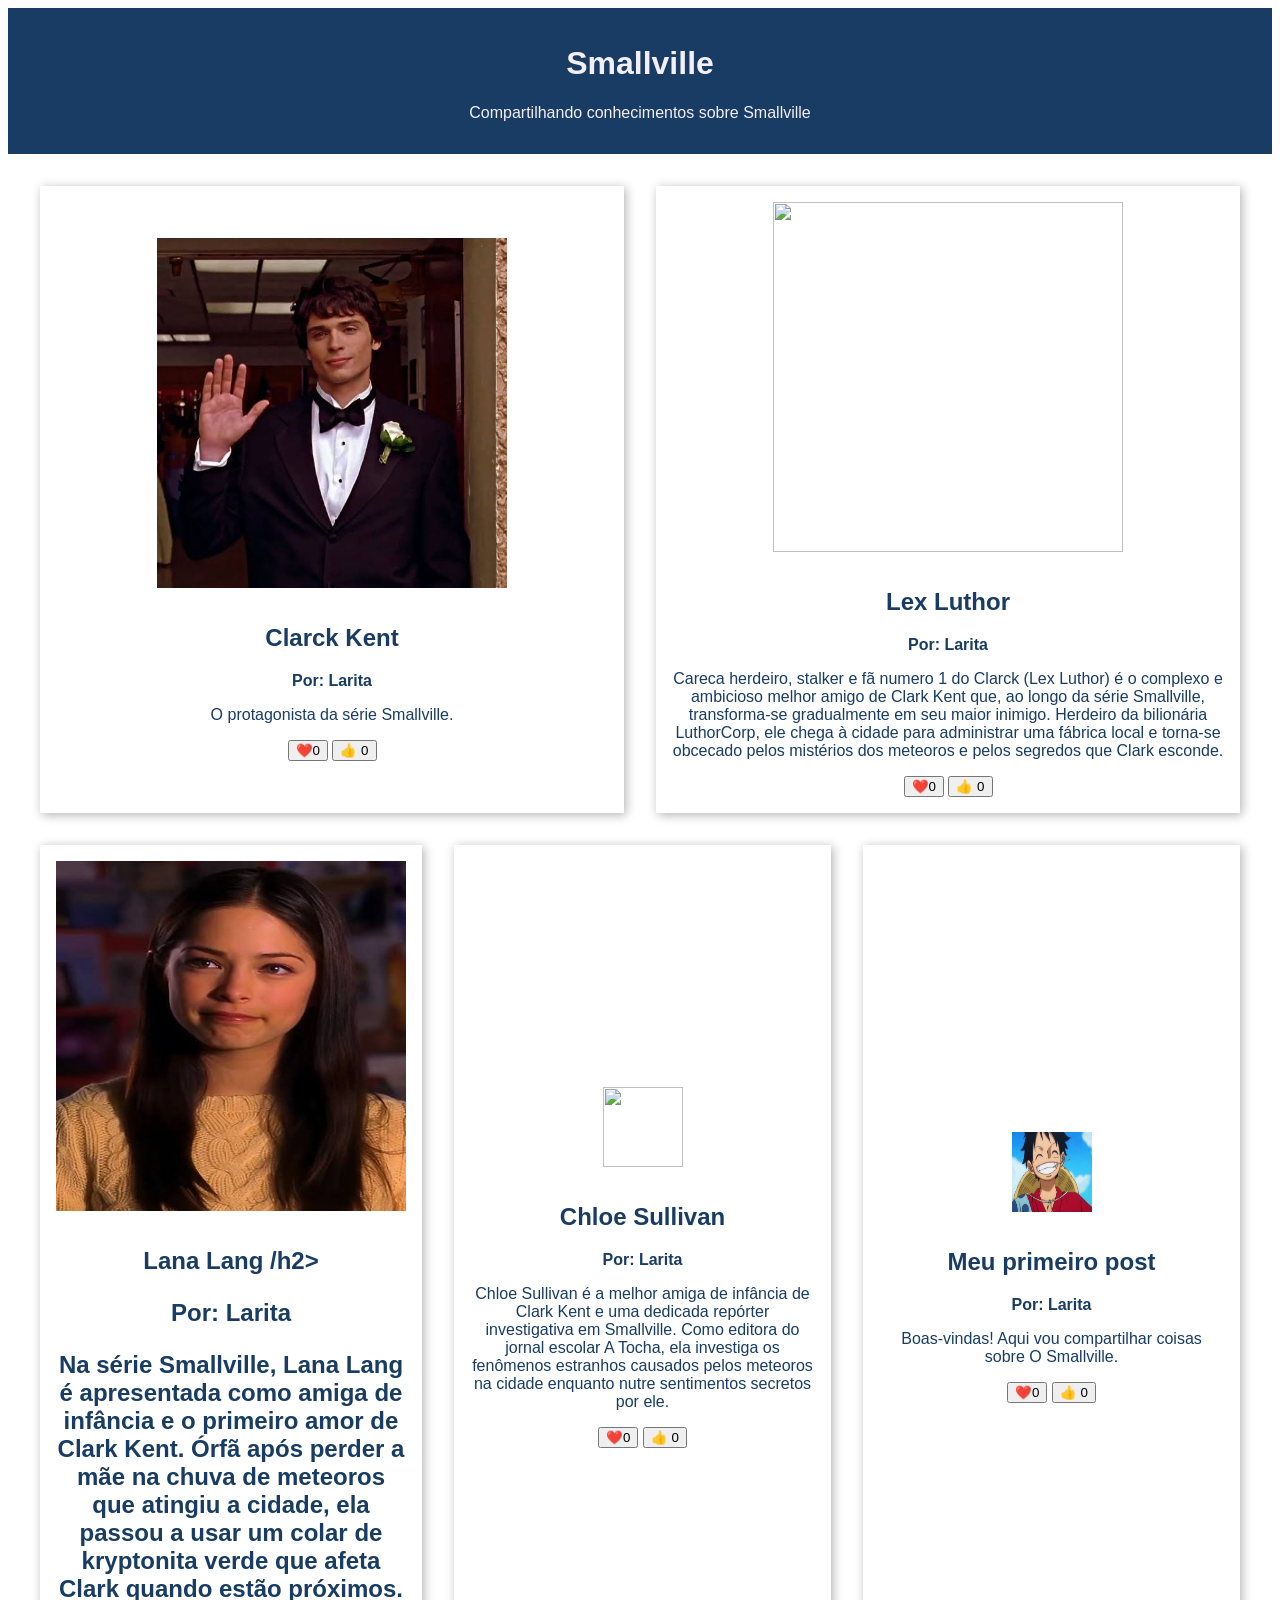
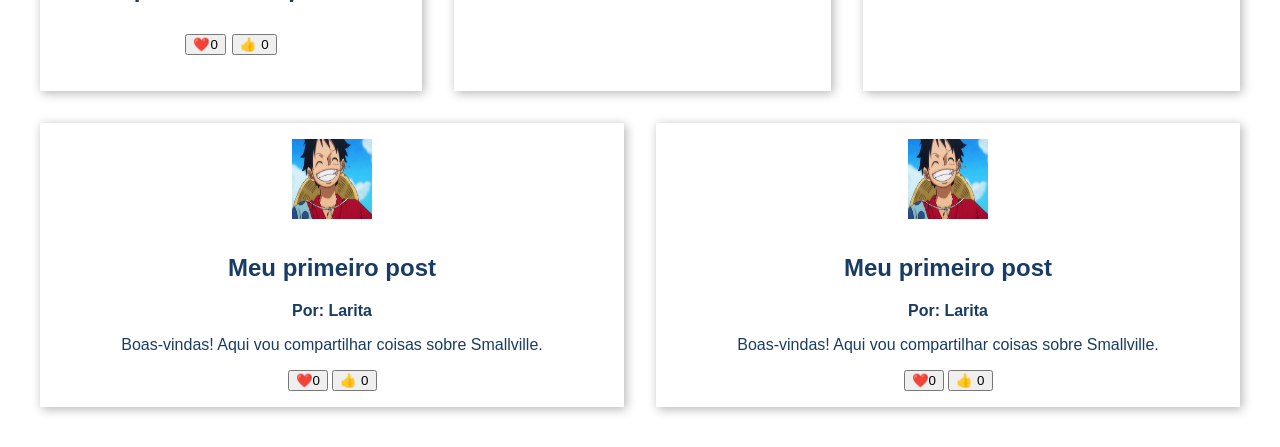
==== index.html @ 43dfa94b "Update index.html" ====
<!DOCTYPE html>

<html lang="pt-br">

<head>
    <meta charset="UTF-8">
    <meta name="viewport" content="width=device-width, initial-scale=1.0">
    <title> Larita </title>
    <link rel="stylesheet" href="style.css">
</head>

<body>
    <header>
        <h1>Smallville</h1>
        <p>Compartilhando conhecimentos sobre Smallville</p>
    </header>

    <main>
        <article>
        <img src="Clarck de terno.jfif" style="width: 350px; height: 350px;">

            <div>
                <h2> Clarck Kent</h2>
                <p class="artigo-autor">Por: Larita</p>
                <p>O protagonista da série Smallville.</p>
                <button>❤️<span>0</span></button>
                <button>👍 <span>0</span></button>
            </div>
        </article>

        <article>
            <img src="lex.jpg" " style="width: 350px; height: 350px;">
            <div>
                <h2>Lex Luthor </h2>
                <p class="artigo-autor">Por: Larita</p>
                <p>Careca herdeiro, stalker e fã numero 1 do Clarck (Lex Luthor) é o complexo e ambicioso melhor amigo de Clark Kent que, ao longo da série Smallville, transforma-se gradualmente em seu maior inimigo. Herdeiro da bilionária LuthorCorp, ele chega à cidade para administrar uma fábrica local e torna-se obcecado pelos mistérios dos meteoros e pelos segredos que Clark esconde.</p>
                <button>❤️<span>0</span></button>
                <button>👍 <span>0</span></button>
            </div>
        </article>

        <article>
            <img src="lana.jpg"" style="width: 350px; height: 350px;">
            <div>
                <h2>Lana Lang /h2>
                <p class="artigo-autor">Por: Larita</p>
                <p> Na série Smallville, Lana Lang é apresentada como amiga de infância e o primeiro amor de Clark Kent. Órfã após perder a mãe na chuva de meteoros que atingiu a cidade, ela passou a usar um colar de kryptonita verde que afeta Clark quando estão próximos.</p>
                <button>❤️<span>0</span></button>
                <button>👍 <span>0</span></button>
            </div>
        </article>

        <article>
            <img src="Chloe.jpg">
            <div>
                <h2>Chloe Sullivan </h2>
                <p class="artigo-autor">Por: Larita</p>
                <p>Chloe Sullivan é a melhor amiga de infância de Clark Kent e uma dedicada repórter investigativa em Smallville. Como editora do jornal escolar A Tocha, ela investiga os fenômenos estranhos causados pelos meteoros na cidade enquanto nutre sentimentos secretos por ele.</p>
                <button>❤️<span>0</span></button>
                <button>👍 <span>0</span></button>
            </div>
        </article>

        <article>
            <img src="Luffy.jpg">
            <div>
                <h2>Meu primeiro post</h2>
                <p class="artigo-autor">Por: Larita</p>
                <p>Boas-vindas! Aqui vou compartilhar coisas sobre O Smallville.</p>
                <button>❤️<span>0</span></button>
                <button>👍 <span>0</span></button>
            </div>
        </article>

        <article>
            <img src="Luffy.jpg">
            <div>
                <h2>Meu primeiro post</h2>
                <p class="artigo-autor">Por: Larita</p>
                <p>Boas-vindas! Aqui vou compartilhar coisas sobre  Smallville.</p>
                <button>❤️<span>0</span></button>
                <button>👍 <span>0</span></button>
            </div>
        </article>

        <article>
            <img src="Luffy.jpg">
            <div>
                <h2>Meu primeiro post</h2>
                <p class="artigo-autor">Por: Larita</p>
                <p>Boas-vindas! Aqui vou compartilhar coisas sobre Smallville.</p>
                <button>❤️<span>0</span></button>
                <button>👍 <span>0</span></button>
            </div>
        </article>
    </main>

        <script src="script.js"></script>
</body>

</html>
---- style.css ----
:root {
    --cor-primaria: #183C63;
    --cor-secundaria: #3782d2;
    --cor-fundo: #ffffff;
    --cor-texto: #151428;
    --cor-contraste: #f3eef7;
    --cor-botao: #f9f9f9;

    --fonte-texto: 'Segoe UI', sans-serif;
}

* {
    transition: background-color 0.8s ease;
}

.tema-escuro {
    --cor-primaria: #A6CEFE;
    --cor-secundaria: #98caff;
    --cor-fundo: #0f172a;
    --cor-texto: #ffffff;
    --cor-contraste: #1e293b;
    --cor-botao: #151428;
}

.tema-escuro p {
    color: var(--cor-texto);
}

.tema-escuro header p {
    color: var(--cor-contraste);
    font-weight: 600;
}

.tema-escuro a {
    color: var(--cor-secundaria);
}

.tema-escuro button {
    border: none;
    background-color: var(--cor-botao);
    color: var(--cor-texto);
}

.tema-escuro article {
    background-color: #f7eeee0c;
}

.tema-escuro h2 {
    color: var(--cor-primaria);
}

.tema-escuro .artigo-autor {
    color: var(--cor-secundaria);
}

.tema-escuro .btn-tema-escuro {
    background-color: var(--cor-secundaria);
}

body {
    max-width: 100vw;
    font-family: var(--fonte-texto);
}

header {
    background-color: var(--cor-primaria);
    color: var(--cor-contraste);
    text-align: center;
    margin: 0 auto;
    padding: 16px;
}

main {
    background-color: var(--cor-fundo);
    color: var(--cor-primaria);
    margin: 0 auto;
    padding: 16px;
    display: flex;
    flex-wrap: wrap;
}

article {
    display: flex;
    box-shadow: 2px 2px 10px rgba(0, 0, 0, 0.3);
    margin: 16px;
    gap: 16px;
    padding: 16px;
    flex: 1 1 25%;
    flex-direction: column;
    align-items: center;
    text-align: center;
    justify-content: center;
}

img {
    width: 80px;
    height: 80px;
}

.artigo-autor {
    font-weight: bold;
}

.btn-tema-escuro {
    position: fixed;
    bottom: 16px;
    right: 16px;
    font-size: 32px;
    padding: 12px;
    background-color: var(--cor-primaria);
    border-radius: 50%;
}
<img src="Clarck de terno.jfif" style="width: 300px;">
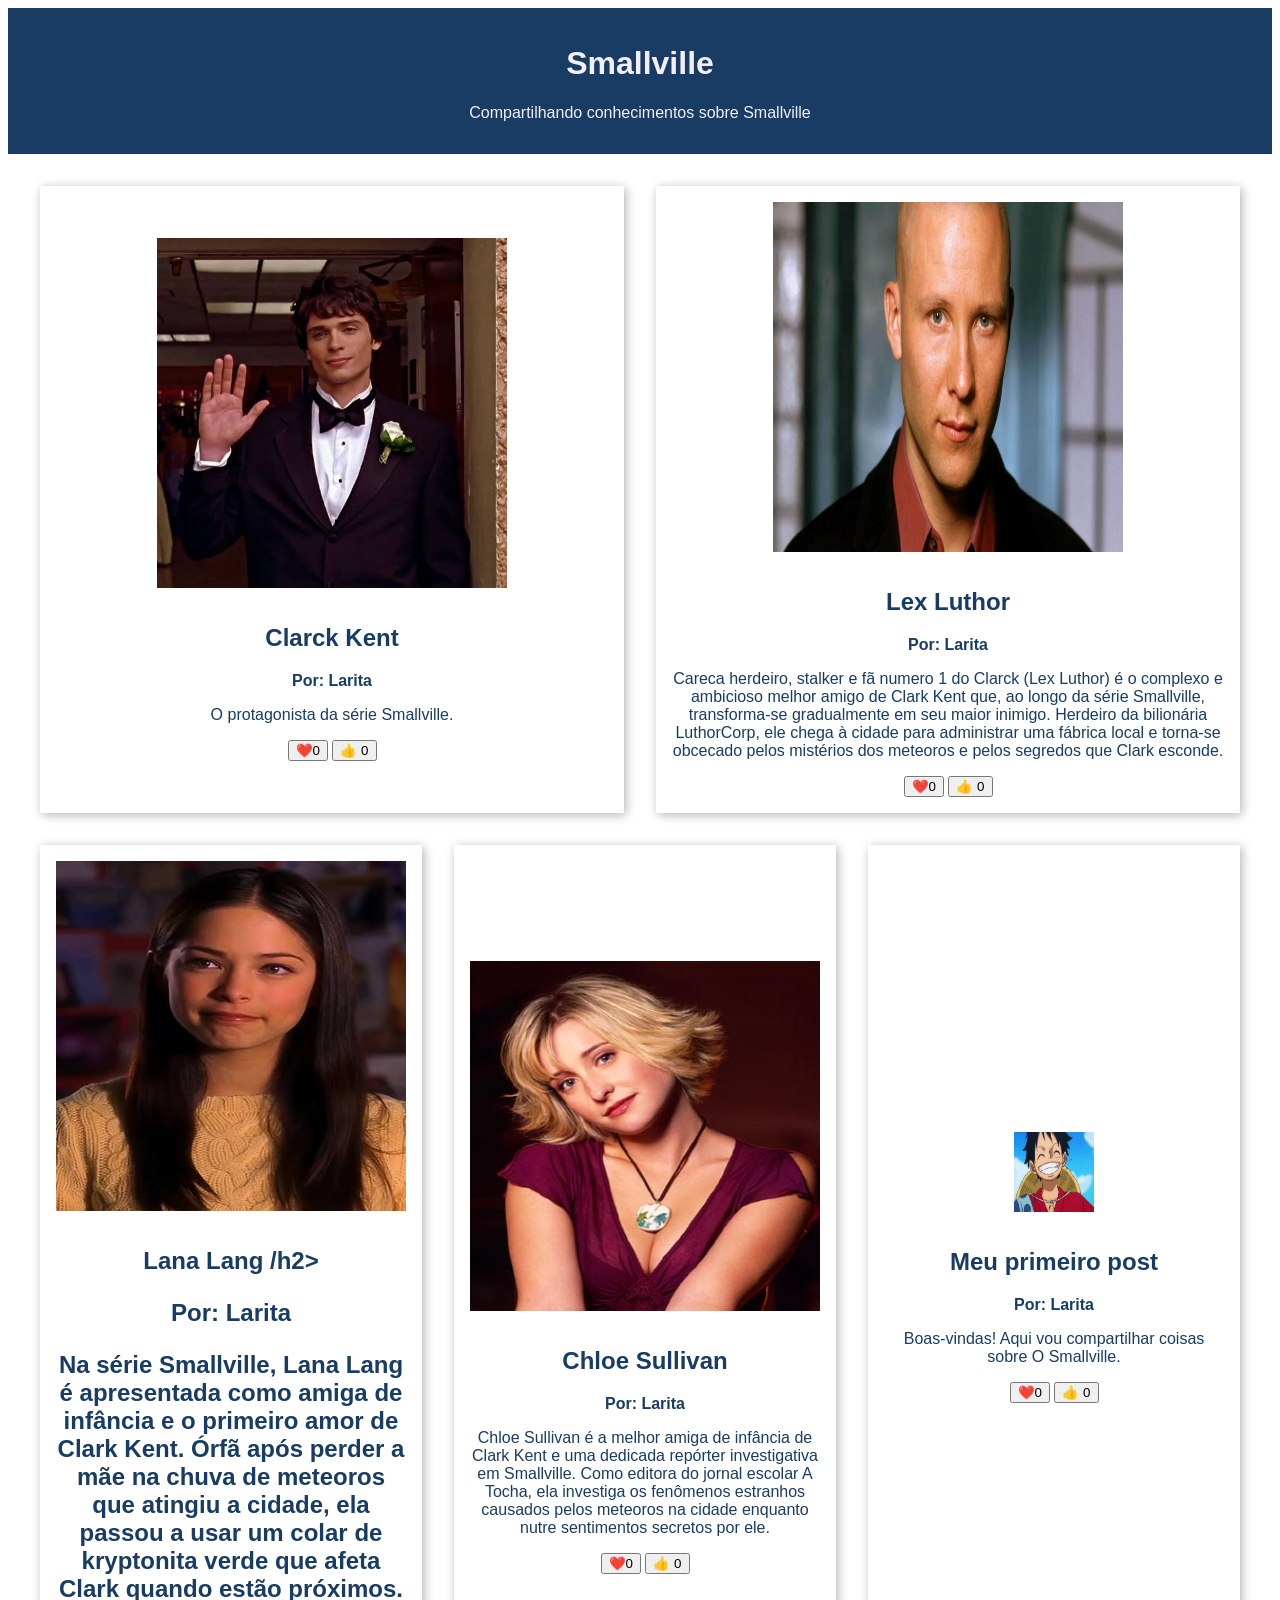
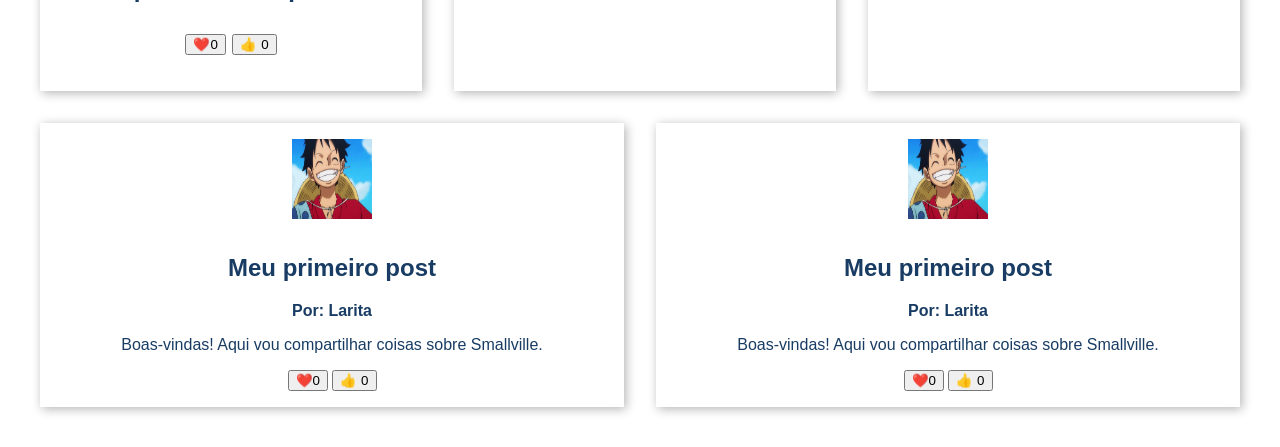
==== commit 535aad71: "Update index.html" ====
--- a/index.html
+++ b/index.html
@@ -51,7 +51,7 @@
         </article>
 
         <article>
-            <img src="Chloe.jpg">
+            <img src="Chloe.jpg"" style="width: 350px; height: 350px;">
             <div>
                 <h2>Chloe Sullivan </h2>
                 <p class="artigo-autor">Por: Larita</p>
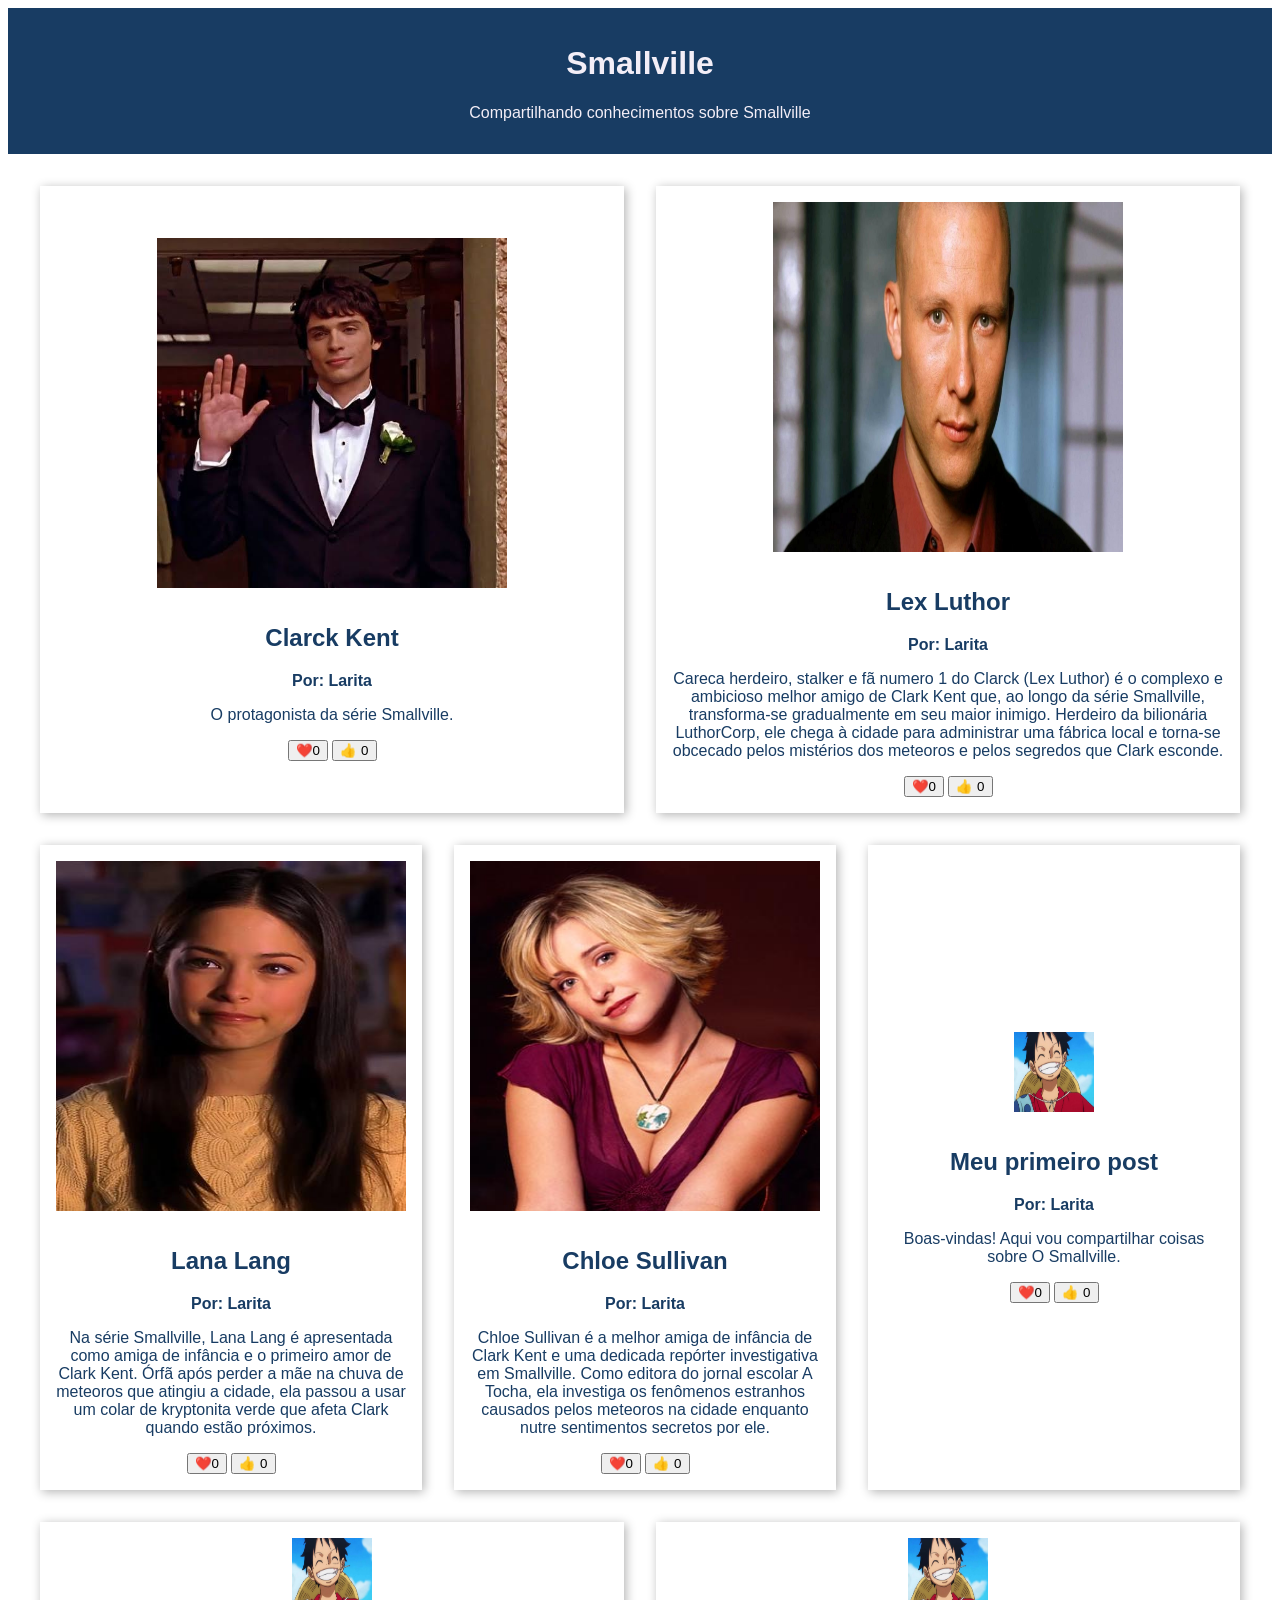
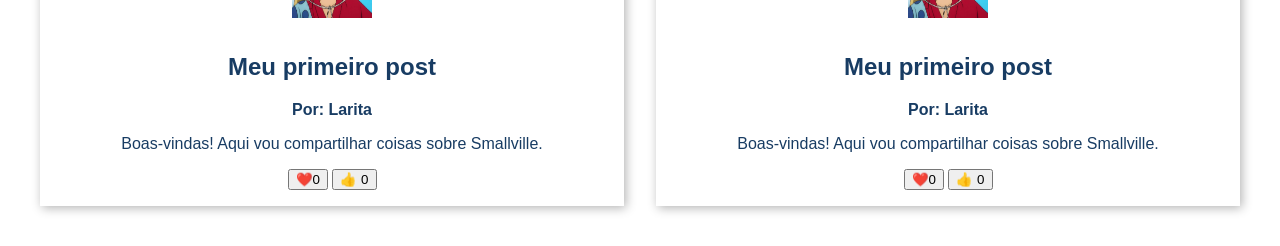
==== commit 7e001237: "Fix closing tag for h2 element in index.html" ====
--- a/index.html
+++ b/index.html
@@ -42,7 +42,7 @@
         <article>
             <img src="lana.jpg"" style="width: 350px; height: 350px;">
             <div>
-                <h2>Lana Lang /h2>
+                <h2>Lana Lang </h2>
                 <p class="artigo-autor">Por: Larita</p>
                 <p> Na série Smallville, Lana Lang é apresentada como amiga de infância e o primeiro amor de Clark Kent. Órfã após perder a mãe na chuva de meteoros que atingiu a cidade, ela passou a usar um colar de kryptonita verde que afeta Clark quando estão próximos.</p>
                 <button>❤️<span>0</span></button>
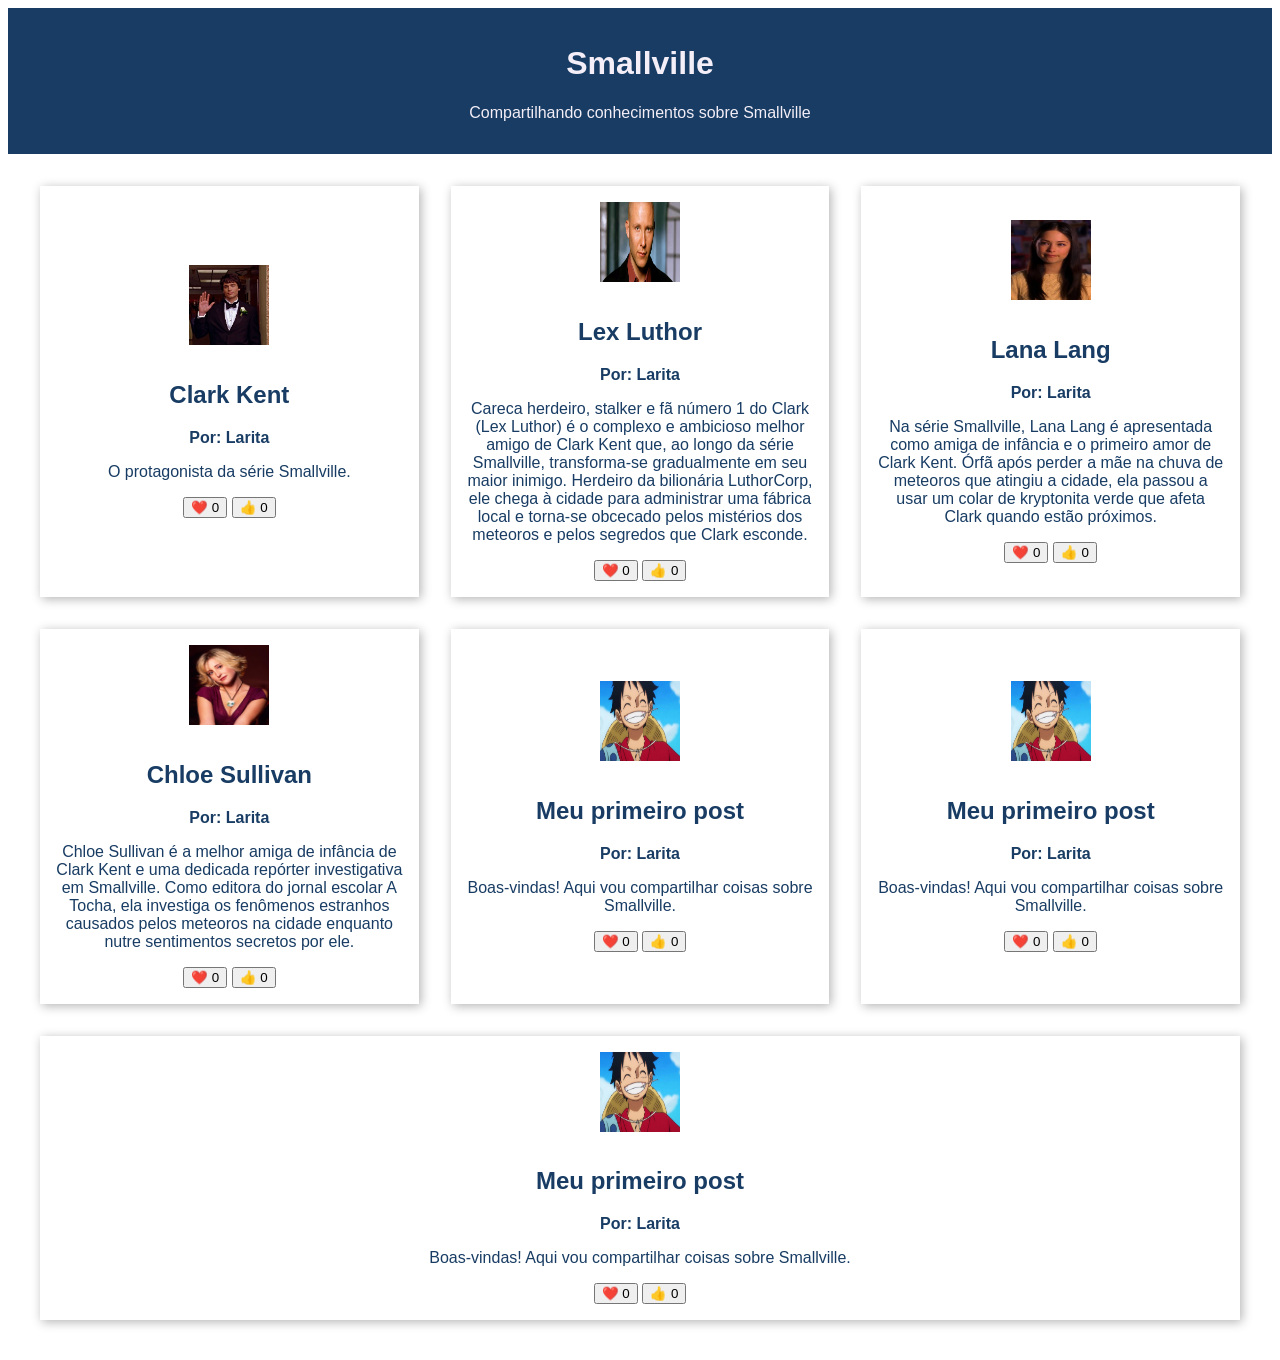
==== commit e92e384a: "Refactor HTML structure and improve formatting" ====
--- a/index.html
+++ b/index.html
@@ -1,101 +1,96 @@
 <!DOCTYPE html>
+<html lang="pt-br">
+<head>
+  <meta charset="UTF-8">
+  <meta name="viewport" content="width=device-width, initial-scale=1.0">
+  <title>Larita</title>
+  <link rel="stylesheet" href="style.css">
+</head>
+<body>
+  <header>
+    <h1>Smallville</h1>
+    <p>Compartilhando conhecimentos sobre Smallville</p>
+  </header>
 
-<html lang="pt-br">
+  <main>
+    <article>
+      <img src="Clarck de terno.jfif" alt="Clark Kent">
+      <div>
+        <h2>Clark Kent</h2>
+        <p class="artigo-autor">Por: Larita</p>
+        <p>O protagonista da série Smallville.</p>
+        <button>❤️ <span>0</span></button>
+        <button>👍 <span>0</span></button>
+      </div>
+    </article>
 
-<head>
-    <meta charset="UTF-8">
-    <meta name="viewport" content="width=device-width, initial-scale=1.0">
-    <title> Larita </title>
-    <link rel="stylesheet" href="style.css">
-</head>
+    <article>
+      <img src="lex.jpg" alt="Lex Luthor">
+      <div>
+        <h2>Lex Luthor</h2>
+        <p class="artigo-autor">Por: Larita</p>
+        <p>Careca herdeiro, stalker e fã número 1 do Clark (Lex Luthor) é o complexo e ambicioso melhor amigo de Clark Kent que, ao longo da série Smallville, transforma-se gradualmente em seu maior inimigo. Herdeiro da bilionária LuthorCorp, ele chega à cidade para administrar uma fábrica local e torna-se obcecado pelos mistérios dos meteoros e pelos segredos que Clark esconde.</p>
+        <button>❤️ <span>0</span></button>
+        <button>👍 <span>0</span></button>
+      </div>
+    </article>
 
-<body>
-    <header>
-        <h1>Smallville</h1>
-        <p>Compartilhando conhecimentos sobre Smallville</p>
-    </header>
+    <article>
+      <img src="lana.jpg" alt="Lana Lang">
+      <div>
+        <h2>Lana Lang</h2>
+        <p class="artigo-autor">Por: Larita</p>
+        <p>Na série Smallville, Lana Lang é apresentada como amiga de infância e o primeiro amor de Clark Kent. Órfã após perder a mãe na chuva de meteoros que atingiu a cidade, ela passou a usar um colar de kryptonita verde que afeta Clark quando estão próximos.</p>
+        <button>❤️ <span>0</span></button>
+        <button>👍 <span>0</span></button>
+      </div>
+    </article>
 
-    <main>
-        <article>
-        <img src="Clarck de terno.jfif" style="width: 350px; height: 350px;">
+    <article>
+      <img src="Chloe.jpg" alt="Chloe Sullivan">
+      <div>
+        <h2>Chloe Sullivan</h2>
+        <p class="artigo-autor">Por: Larita</p>
+        <p>Chloe Sullivan é a melhor amiga de infância de Clark Kent e uma dedicada repórter investigativa em Smallville. Como editora do jornal escolar A Tocha, ela investiga os fenômenos estranhos causados pelos meteoros na cidade enquanto nutre sentimentos secretos por ele.</p>
+        <button>❤️ <span>0</span></button>
+        <button>👍 <span>0</span></button>
+      </div>
+    </article>
 
-            <div>
-                <h2> Clarck Kent</h2>
-                <p class="artigo-autor">Por: Larita</p>
-                <p>O protagonista da série Smallville.</p>
-                <button>❤️<span>0</span></button>
-                <button>👍 <span>0</span></button>
-            </div>
-        </article>
+    <article>
+      <img src="Luffy.jpg" alt="Luffy">
+      <div>
+        <h2>Meu primeiro post</h2>
+        <p class="artigo-autor">Por: Larita</p>
+        <p>Boas-vindas! Aqui vou compartilhar coisas sobre Smallville.</p>
+        <button>❤️ <span>0</span></button>
+        <button>👍 <span>0</span></button>
+      </div>
+    </article>
 
-        <article>
-            <img src="lex.jpg" " style="width: 350px; height: 350px;">
-            <div>
-                <h2>Lex Luthor </h2>
-                <p class="artigo-autor">Por: Larita</p>
-                <p>Careca herdeiro, stalker e fã numero 1 do Clarck (Lex Luthor) é o complexo e ambicioso melhor amigo de Clark Kent que, ao longo da série Smallville, transforma-se gradualmente em seu maior inimigo. Herdeiro da bilionária LuthorCorp, ele chega à cidade para administrar uma fábrica local e torna-se obcecado pelos mistérios dos meteoros e pelos segredos que Clark esconde.</p>
-                <button>❤️<span>0</span></button>
-                <button>👍 <span>0</span></button>
-            </div>
-        </article>
+    <article>
+      <img src="Luffy.jpg" alt="Luffy">
+      <div>
+        <h2>Meu primeiro post</h2>
+        <p class="artigo-autor">Por: Larita</p>
+        <p>Boas-vindas! Aqui vou compartilhar coisas sobre Smallville.</p>
+        <button>❤️ <span>0</span></button>
+        <button>👍 <span>0</span></button>
+      </div>
+    </article>
 
-        <article>
-            <img src="lana.jpg"" style="width: 350px; height: 350px;">
-            <div>
-                <h2>Lana Lang </h2>
-                <p class="artigo-autor">Por: Larita</p>
-                <p> Na série Smallville, Lana Lang é apresentada como amiga de infância e o primeiro amor de Clark Kent. Órfã após perder a mãe na chuva de meteoros que atingiu a cidade, ela passou a usar um colar de kryptonita verde que afeta Clark quando estão próximos.</p>
-                <button>❤️<span>0</span></button>
-                <button>👍 <span>0</span></button>
-            </div>
-        </article>
+    <article>
+      <img src="Luffy.jpg" alt="Luffy">
+      <div>
+        <h2>Meu primeiro post</h2>
+        <p class="artigo-autor">Por: Larita</p>
+        <p>Boas-vindas! Aqui vou compartilhar coisas sobre Smallville.</p>
+        <button>❤️ <span>0</span></button>
+        <button>👍 <span>0</span></button>
+      </div>
+    </article>
+  </main>
 
-        <article>
-            <img src="Chloe.jpg"" style="width: 350px; height: 350px;">
-            <div>
-                <h2>Chloe Sullivan </h2>
-                <p class="artigo-autor">Por: Larita</p>
-                <p>Chloe Sullivan é a melhor amiga de infância de Clark Kent e uma dedicada repórter investigativa em Smallville. Como editora do jornal escolar A Tocha, ela investiga os fenômenos estranhos causados pelos meteoros na cidade enquanto nutre sentimentos secretos por ele.</p>
-                <button>❤️<span>0</span></button>
-                <button>👍 <span>0</span></button>
-            </div>
-        </article>
-
-        <article>
-            <img src="Luffy.jpg">
-            <div>
-                <h2>Meu primeiro post</h2>
-                <p class="artigo-autor">Por: Larita</p>
-                <p>Boas-vindas! Aqui vou compartilhar coisas sobre O Smallville.</p>
-                <button>❤️<span>0</span></button>
-                <button>👍 <span>0</span></button>
-            </div>
-        </article>
-
-        <article>
-            <img src="Luffy.jpg">
-            <div>
-                <h2>Meu primeiro post</h2>
-                <p class="artigo-autor">Por: Larita</p>
-                <p>Boas-vindas! Aqui vou compartilhar coisas sobre  Smallville.</p>
-                <button>❤️<span>0</span></button>
-                <button>👍 <span>0</span></button>
-            </div>
-        </article>
-
-        <article>
-            <img src="Luffy.jpg">
-            <div>
-                <h2>Meu primeiro post</h2>
-                <p class="artigo-autor">Por: Larita</p>
-                <p>Boas-vindas! Aqui vou compartilhar coisas sobre Smallville.</p>
-                <button>❤️<span>0</span></button>
-                <button>👍 <span>0</span></button>
-            </div>
-        </article>
-    </main>
-
-        <script src="script.js"></script>
+  <script src="script.js"></script>
 </body>
-
 </html>
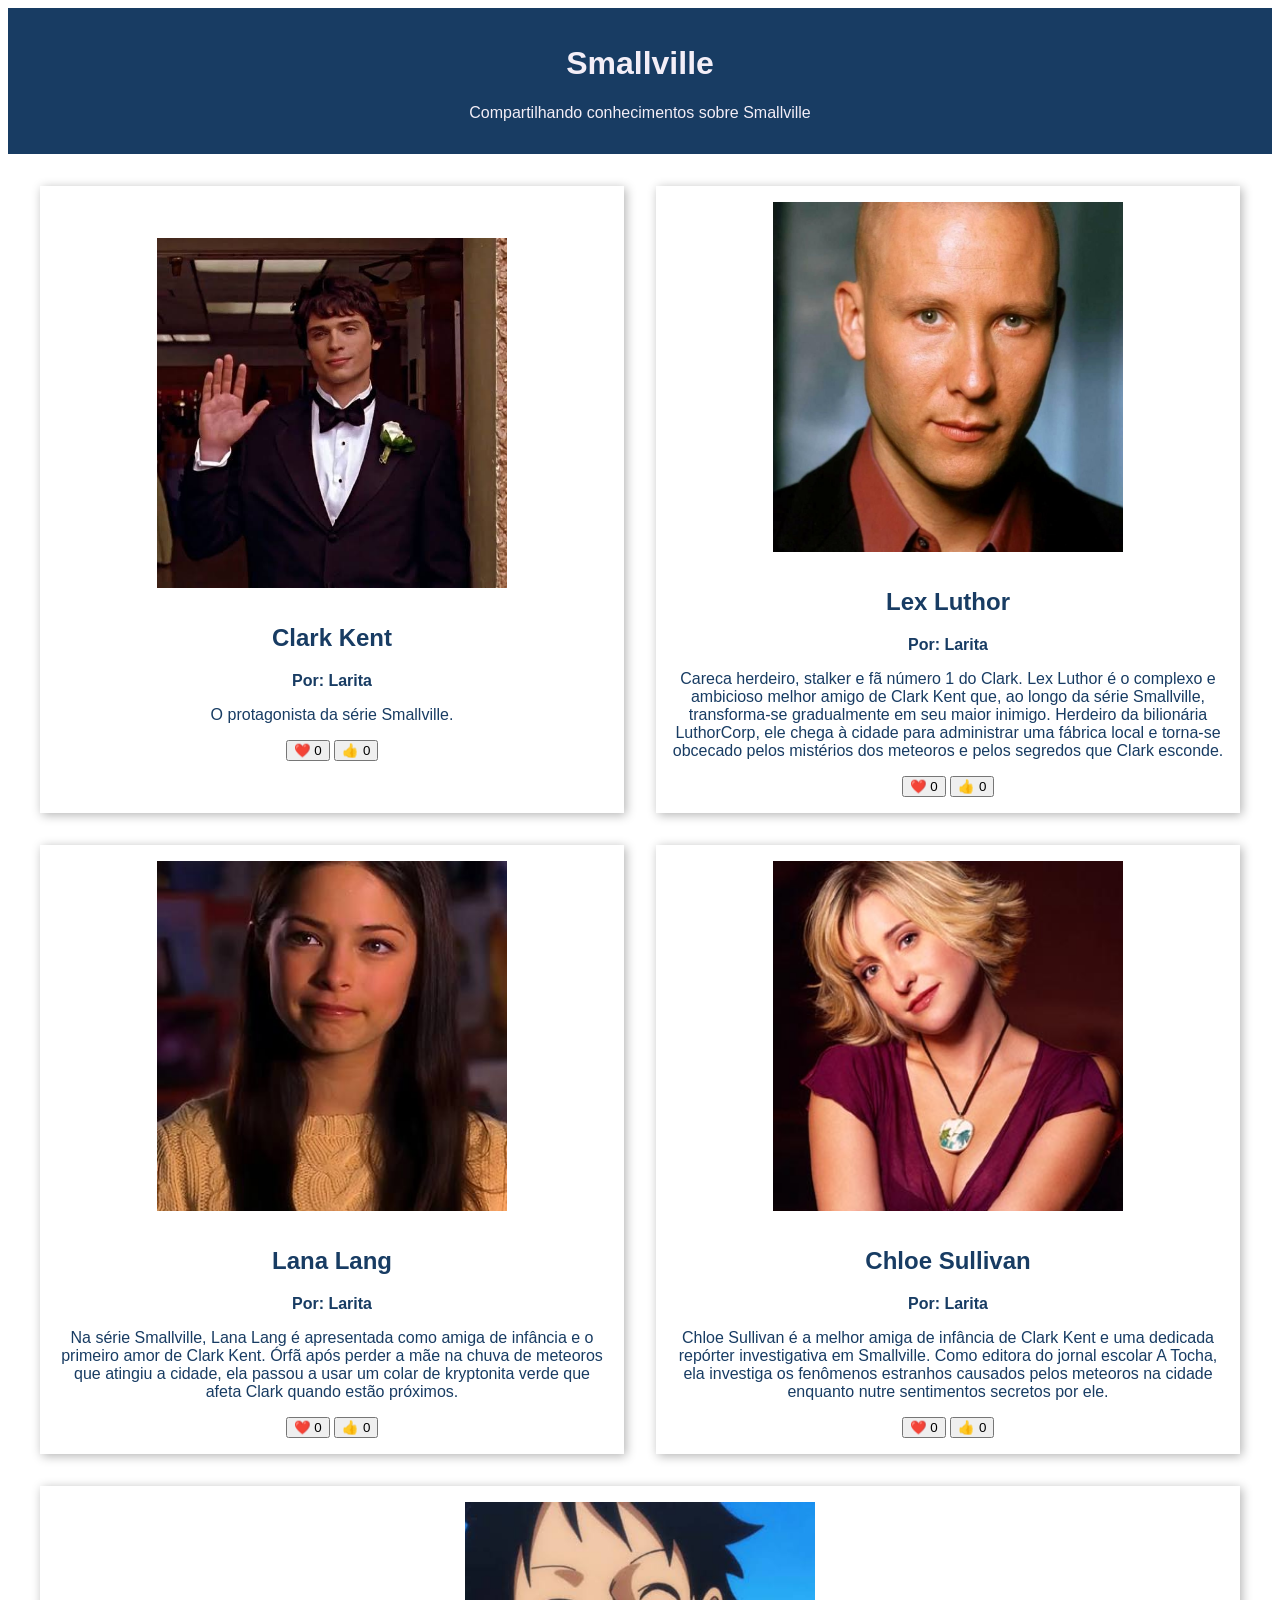
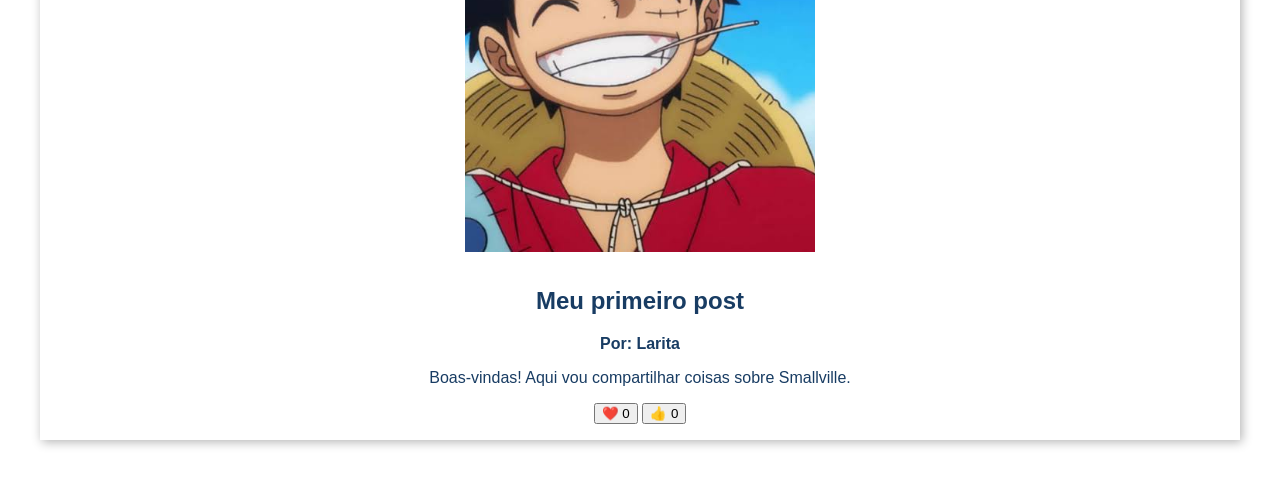
==== commit 6ae447b1: "Refactor index.html structure and content" ====
--- a/index.html
+++ b/index.html
@@ -1,96 +1,75 @@
 <!DOCTYPE html>
 <html lang="pt-br">
 <head>
-  <meta charset="UTF-8">
-  <meta name="viewport" content="width=device-width, initial-scale=1.0">
-  <title>Larita</title>
-  <link rel="stylesheet" href="style.css">
+    <meta charset="UTF-8">
+    <meta name="viewport" content="width=device-width, initial-scale=1.0">
+    <title>Larita - Smallville</title>
+    <link rel="stylesheet" href="style.css">
 </head>
 <body>
-  <header>
-    <h1>Smallville</h1>
-    <p>Compartilhando conhecimentos sobre Smallville</p>
-  </header>
 
-  <main>
-    <article>
-      <img src="Clarck de terno.jfif" alt="Clark Kent">
-      <div>
-        <h2>Clark Kent</h2>
-        <p class="artigo-autor">Por: Larita</p>
-        <p>O protagonista da série Smallville.</p>
-        <button>❤️ <span>0</span></button>
-        <button>👍 <span>0</span></button>
-      </div>
-    </article>
+    <header>
+        <h1>Smallville</h1>
+        <p>Compartilhando conhecimentos sobre Smallville</p>
+    </header>
 
-    <article>
-      <img src="lex.jpg" alt="Lex Luthor">
-      <div>
-        <h2>Lex Luthor</h2>
-        <p class="artigo-autor">Por: Larita</p>
-        <p>Careca herdeiro, stalker e fã número 1 do Clark (Lex Luthor) é o complexo e ambicioso melhor amigo de Clark Kent que, ao longo da série Smallville, transforma-se gradualmente em seu maior inimigo. Herdeiro da bilionária LuthorCorp, ele chega à cidade para administrar uma fábrica local e torna-se obcecado pelos mistérios dos meteoros e pelos segredos que Clark esconde.</p>
-        <button>❤️ <span>0</span></button>
-        <button>👍 <span>0</span></button>
-      </div>
-    </article>
+    <main>
+        <article>
+            <img src="Clarck de terno.jfif" alt="Foto de Clark Kent" style="width: 350px; height: 350px; object-fit: cover;">
+            <div>
+                <h2>Clark Kent</h2>
+                <p class="artigo-autor">Por: Larita</p>
+                <p>O protagonista da série Smallville.</p>
+                <button>❤️ <span>0</span></button>
+                <button>👍 <span>0</span></button>
+            </div>
+        </article>
 
-    <article>
-      <img src="lana.jpg" alt="Lana Lang">
-      <div>
-        <h2>Lana Lang</h2>
-        <p class="artigo-autor">Por: Larita</p>
-        <p>Na série Smallville, Lana Lang é apresentada como amiga de infância e o primeiro amor de Clark Kent. Órfã após perder a mãe na chuva de meteoros que atingiu a cidade, ela passou a usar um colar de kryptonita verde que afeta Clark quando estão próximos.</p>
-        <button>❤️ <span>0</span></button>
-        <button>👍 <span>0</span></button>
-      </div>
-    </article>
+        <article>
+            <img src="lex.jpg" alt="Foto de Lex Luthor" style="width: 350px; height: 350px; object-fit: cover;">
+            <div>
+                <h2>Lex Luthor</h2>
+                <p class="artigo-autor">Por: Larita</p>
+                <p>Careca herdeiro, stalker e fã número 1 do Clark. Lex Luthor é o complexo e ambicioso melhor amigo de Clark Kent que, ao longo da série Smallville, transforma-se gradualmente em seu maior inimigo. Herdeiro da bilionária LuthorCorp, ele chega à cidade para administrar uma fábrica local e torna-se obcecado pelos mistérios dos meteoros e pelos segredos que Clark esconde.</p>
+                <button>❤️ <span>0</span></button>
+                <button>👍 <span>0</span></button>
+            </div>
+        </article>
 
-    <article>
-      <img src="Chloe.jpg" alt="Chloe Sullivan">
-      <div>
-        <h2>Chloe Sullivan</h2>
-        <p class="artigo-autor">Por: Larita</p>
-        <p>Chloe Sullivan é a melhor amiga de infância de Clark Kent e uma dedicada repórter investigativa em Smallville. Como editora do jornal escolar A Tocha, ela investiga os fenômenos estranhos causados pelos meteoros na cidade enquanto nutre sentimentos secretos por ele.</p>
-        <button>❤️ <span>0</span></button>
-        <button>👍 <span>0</span></button>
-      </div>
-    </article>
+        <article>
+            <img src="lana.jpg" alt="Foto de Lana Lang" style="width: 350px; height: 350px; object-fit: cover;">
+            <div>
+                <h2>Lana Lang</h2>
+                <p class="artigo-autor">Por: Larita</p>
+                <p>Na série Smallville, Lana Lang é apresentada como amiga de infância e o primeiro amor de Clark Kent. Órfã após perder a mãe na chuva de meteoros que atingiu a cidade, ela passou a usar um colar de kryptonita verde que afeta Clark quando estão próximos.</p>
+                <button>❤️ <span>0</span></button>
+                <button>👍 <span>0</span></button>
+            </div>
+        </article>
 
-    <article>
-      <img src="Luffy.jpg" alt="Luffy">
-      <div>
-        <h2>Meu primeiro post</h2>
-        <p class="artigo-autor">Por: Larita</p>
-        <p>Boas-vindas! Aqui vou compartilhar coisas sobre Smallville.</p>
-        <button>❤️ <span>0</span></button>
-        <button>👍 <span>0</span></button>
-      </div>
-    </article>
+        <article>
+            <img src="Chloe.jpg" alt="Foto de Chloe Sullivan" style="width: 350px; height: 350px; object-fit: cover;">
+            <div>
+                <h2>Chloe Sullivan</h2>
+                <p class="artigo-autor">Por: Larita</p>
+                <p>Chloe Sullivan é a melhor amiga de infância de Clark Kent e uma dedicada repórter investigativa em Smallville. Como editora do jornal escolar A Tocha, ela investiga os fenômenos estranhos causados pelos meteoros na cidade enquanto nutre sentimentos secretos por ele.</p>
+                <button>❤️ <span>0</span></button>
+                <button>👍 <span>0</span></button>
+            </div>
+        </article>
 
-    <article>
-      <img src="Luffy.jpg" alt="Luffy">
-      <div>
-        <h2>Meu primeiro post</h2>
-        <p class="artigo-autor">Por: Larita</p>
-        <p>Boas-vindas! Aqui vou compartilhar coisas sobre Smallville.</p>
-        <button>❤️ <span>0</span></button>
-        <button>👍 <span>0</span></button>
-      </div>
-    </article>
+        <article>
+            <img src="Luffy.jpg" alt="Imagem de boas-vindas" style="width: 350px; height: 350px; object-fit: cover;">
+            <div>
+                <h2>Meu primeiro post</h2>
+                <p class="artigo-autor">Por: Larita</p>
+                <p>Boas-vindas! Aqui vou compartilhar coisas sobre Smallville.</p>
+                <button>❤️ <span>0</span></button>
+                <button>👍 <span>0</span></button>
+            </div>
+        </article>
+    </main>
 
-    <article>
-      <img src="Luffy.jpg" alt="Luffy">
-      <div>
-        <h2>Meu primeiro post</h2>
-        <p class="artigo-autor">Por: Larita</p>
-        <p>Boas-vindas! Aqui vou compartilhar coisas sobre Smallville.</p>
-        <button>❤️ <span>0</span></button>
-        <button>👍 <span>0</span></button>
-      </div>
-    </article>
-  </main>
-
-  <script src="script.js"></script>
+    <script src="script.js"></script>
 </body>
 </html>
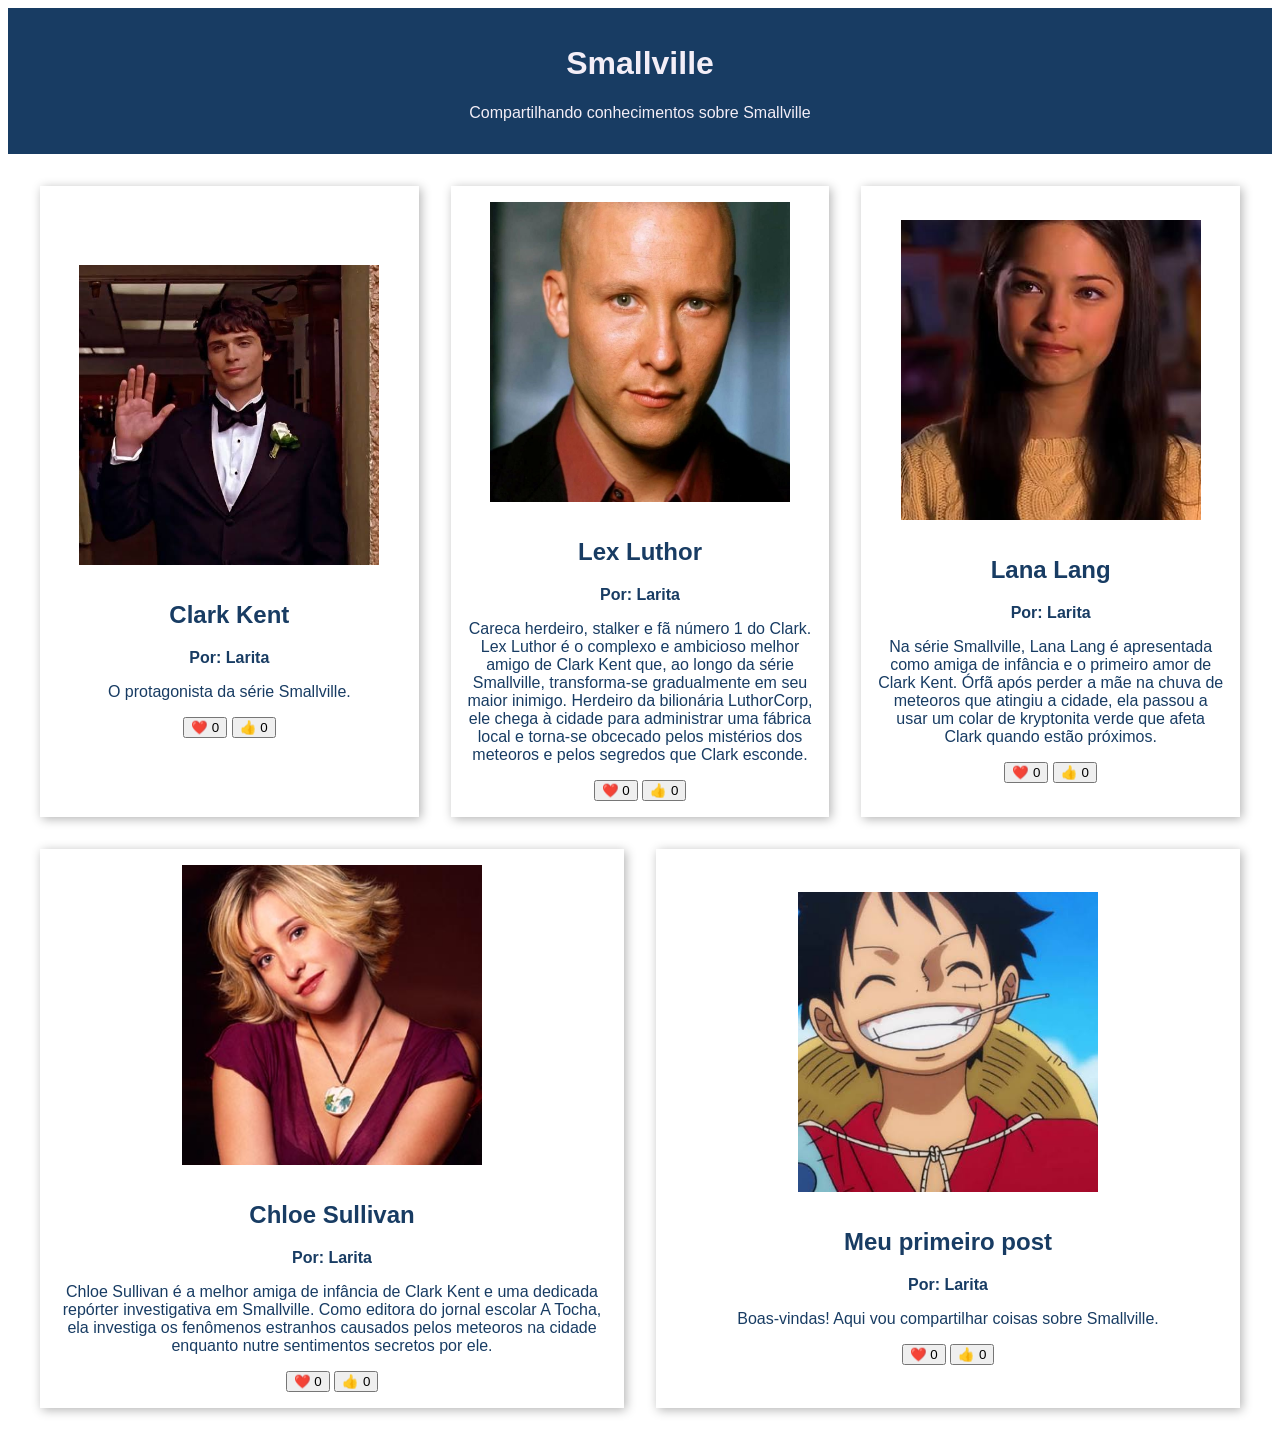
==== commit ed309208: "Update index.html" ====
--- a/index.html
+++ b/index.html
@@ -15,7 +15,7 @@
 
     <main>
         <article>
-            <img src="Clarck de terno.jfif" alt="Foto de Clark Kent" style="width: 350px; height: 350px; object-fit: cover;">
+            <img src="Clarck de terno.jfif" alt="Foto de Clark Kent" style="width: 300px; height: 300px; object-fit: cover;">
             <div>
                 <h2>Clark Kent</h2>
                 <p class="artigo-autor">Por: Larita</p>
@@ -26,7 +26,7 @@
         </article>
 
         <article>
-            <img src="lex.jpg" alt="Foto de Lex Luthor" style="width: 350px; height: 350px; object-fit: cover;">
+            <img src="lex.jpg" alt="Foto de Lex Luthor" style="width: 300px; height: 300px; object-fit: cover;">
             <div>
                 <h2>Lex Luthor</h2>
                 <p class="artigo-autor">Por: Larita</p>
@@ -37,7 +37,7 @@
         </article>
 
         <article>
-            <img src="lana.jpg" alt="Foto de Lana Lang" style="width: 350px; height: 350px; object-fit: cover;">
+            <img src="lana.jpg" alt="Foto de Lana Lang" style="width: 300px; height: 300px; object-fit: cover;">
             <div>
                 <h2>Lana Lang</h2>
                 <p class="artigo-autor">Por: Larita</p>
@@ -48,7 +48,7 @@
         </article>
 
         <article>
-            <img src="Chloe.jpg" alt="Foto de Chloe Sullivan" style="width: 350px; height: 350px; object-fit: cover;">
+            <img src="Chloe.jpg" alt="Foto de Chloe Sullivan" style="width: 300px; height: 300px; object-fit: cover;">
             <div>
                 <h2>Chloe Sullivan</h2>
                 <p class="artigo-autor">Por: Larita</p>
@@ -59,7 +59,7 @@
         </article>
 
         <article>
-            <img src="Luffy.jpg" alt="Imagem de boas-vindas" style="width: 350px; height: 350px; object-fit: cover;">
+            <img src="Luffy.jpg" alt="Imagem de boas-vindas" style="width: 300px; height: 300px; object-fit: cover;">
             <div>
                 <h2>Meu primeiro post</h2>
                 <p class="artigo-autor">Por: Larita</p>
@@ -73,3 +73,5 @@
     <script src="script.js"></script>
 </body>
 </html>
+
+</html>
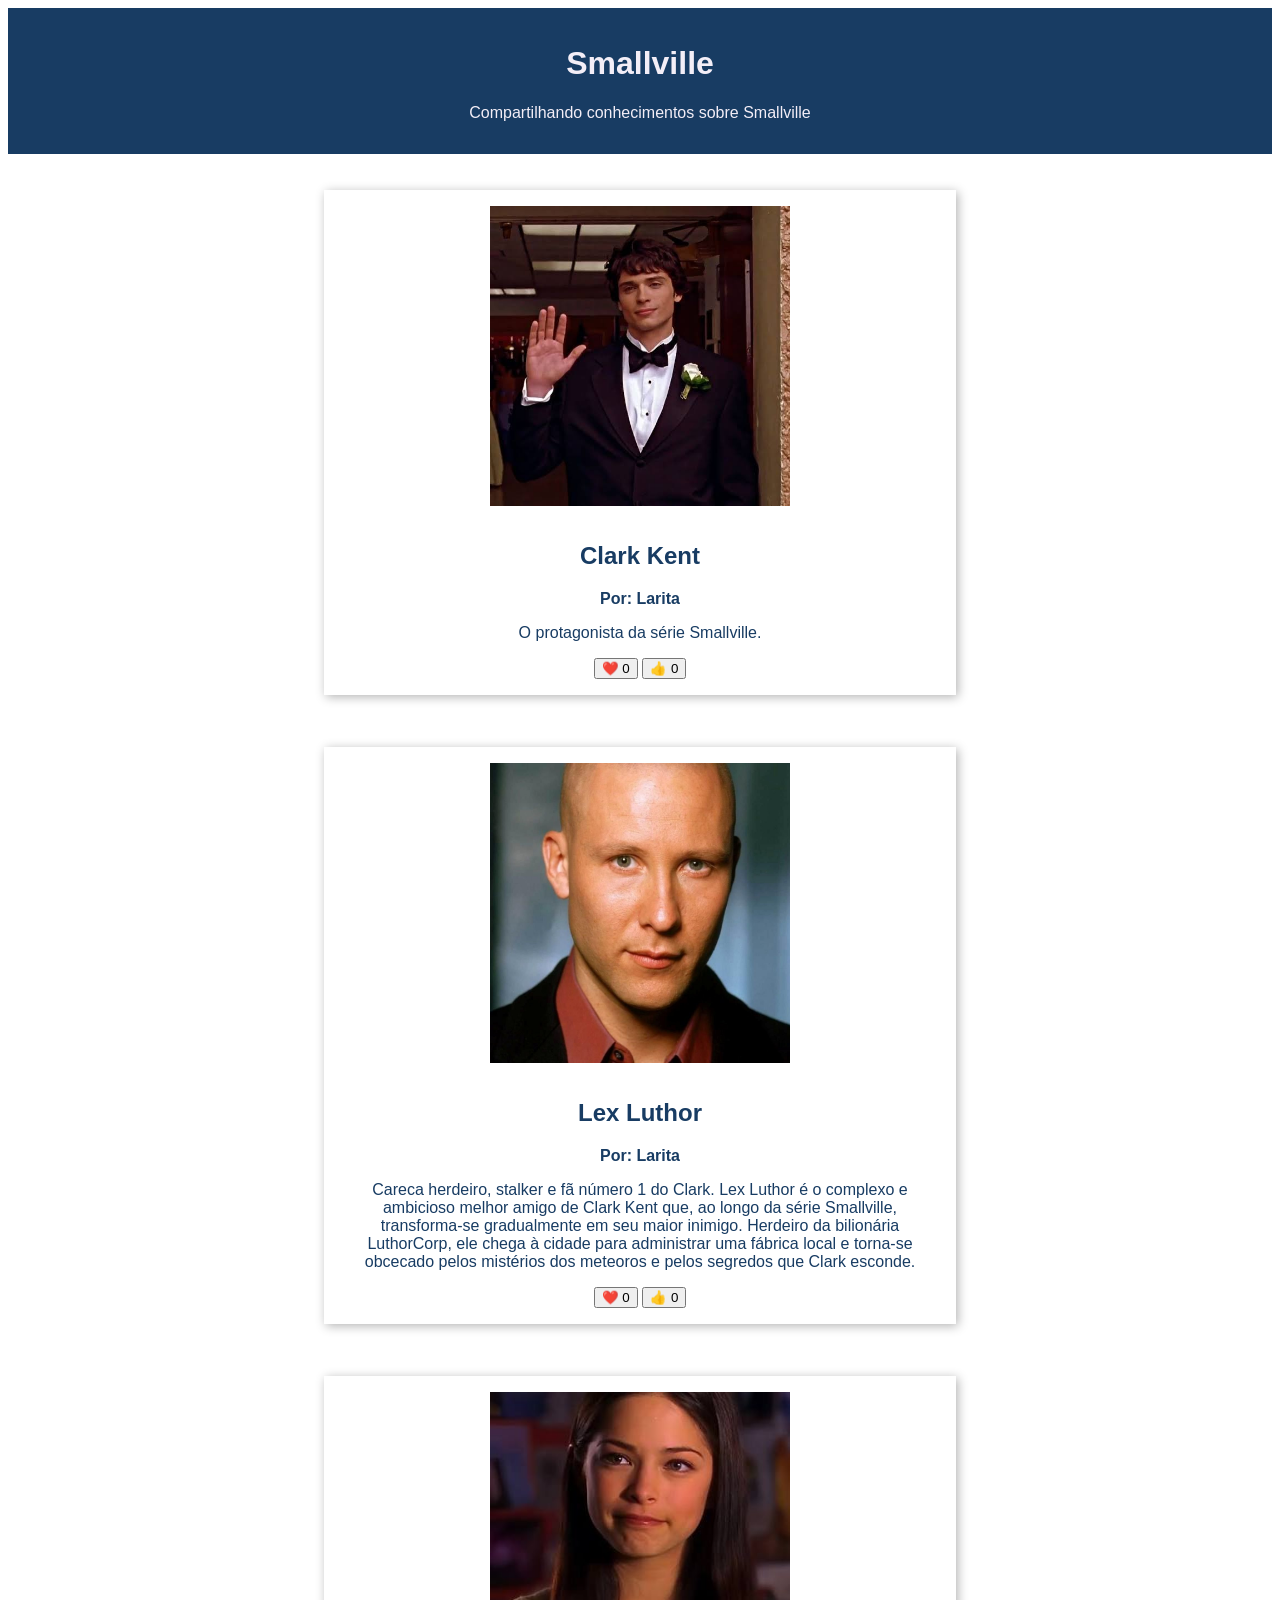
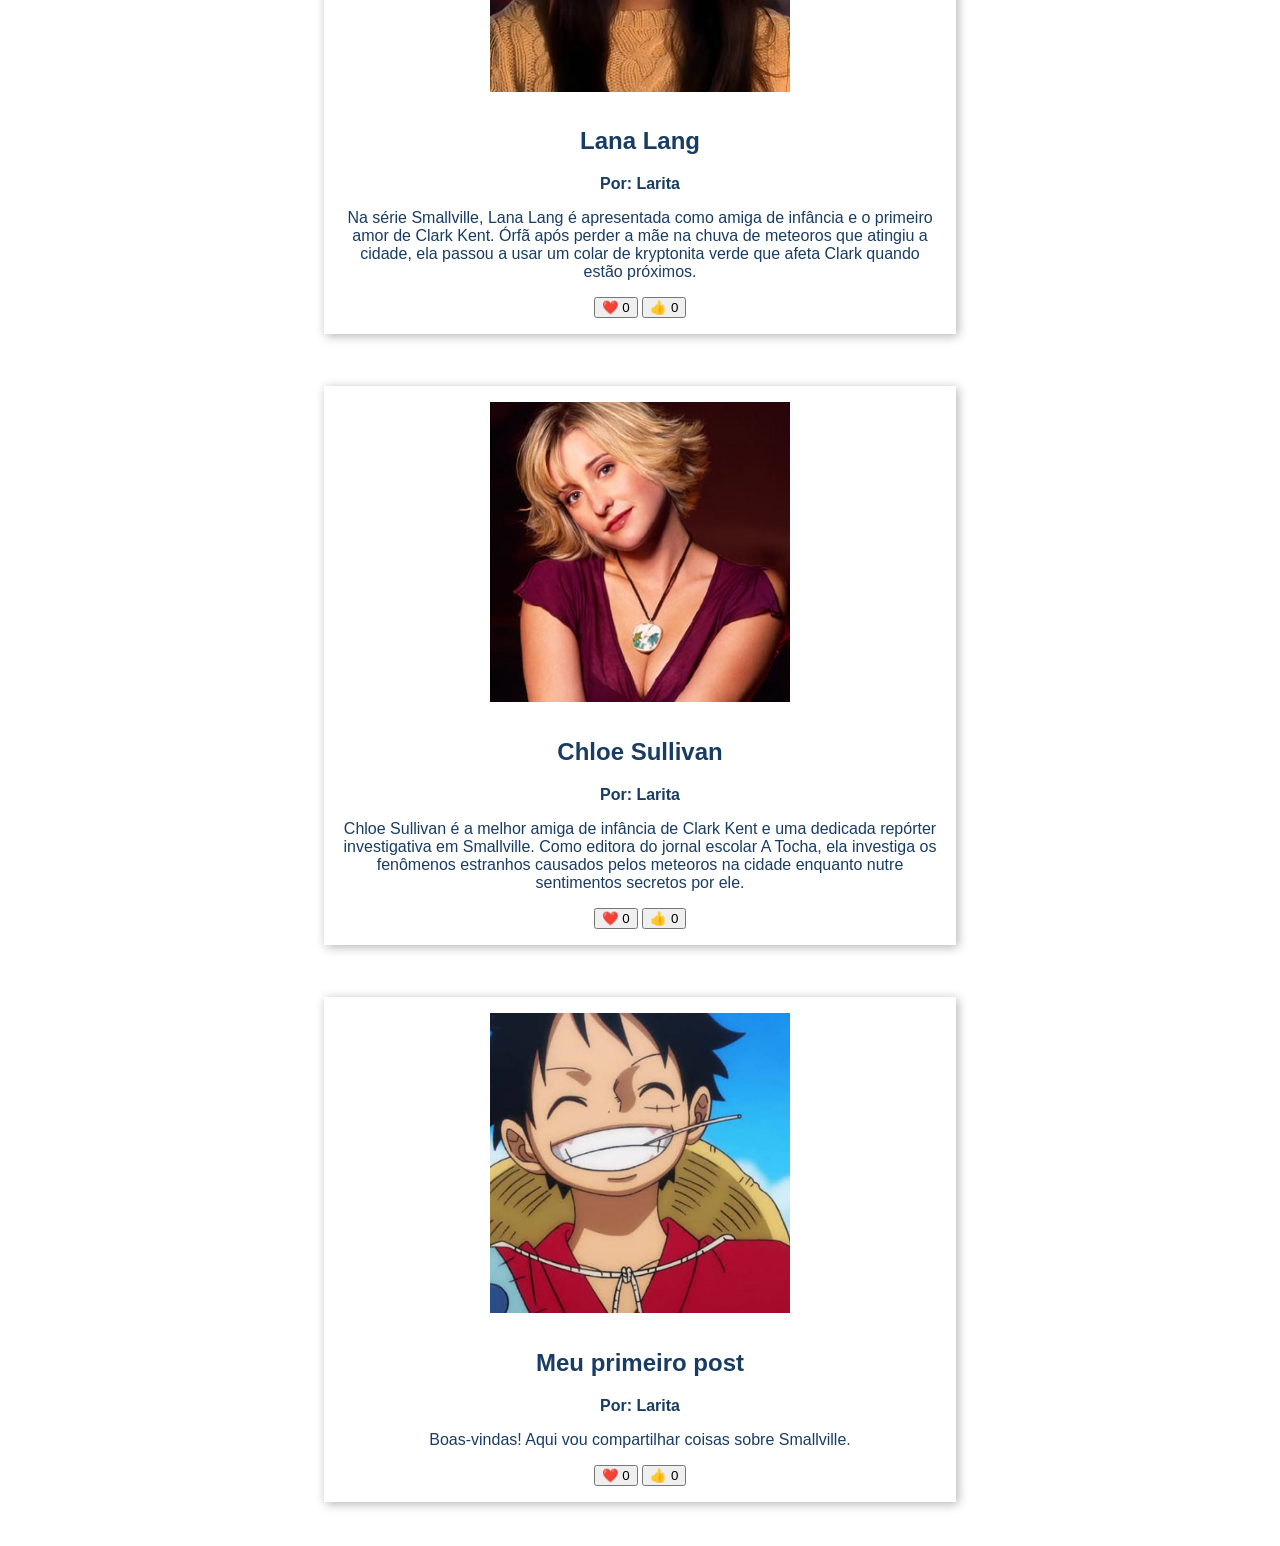
==== commit a9e27220: "Add styles for vertical card layout in index.html Added CSS styles to improve layout and card presen" ====
--- a/index.html
+++ b/index.html
@@ -5,9 +5,28 @@
     <meta name="viewport" content="width=device-width, initial-scale=1.0">
     <title>Larita - Smallville</title>
     <link rel="stylesheet" href="style.css">
+    <style>
+        /* Garante que os cards fiquem empilhados na vertical */
+        main {
+            display: flex;
+            flex-direction: column;
+            align-items: center; /* Centraliza os cards na tela */
+            gap: 20px; /* Espaçamento entre um card e outro */
+            padding: 20px;
+        }
+
+        /* Ajusta a largura máxima de cada card para não ficar esticado demais */
+        article {
+            width: 100%;
+            max-width: 600px;
+            display: flex;
+            flex-direction: column;
+            align-items: center;
+            text-align: center;
+        }
+    </style>
 </head>
 <body>
-
     <header>
         <h1>Smallville</h1>
         <p>Compartilhando conhecimentos sobre Smallville</p>
@@ -74,4 +93,4 @@
 </body>
 </html>
 
-</html>
+
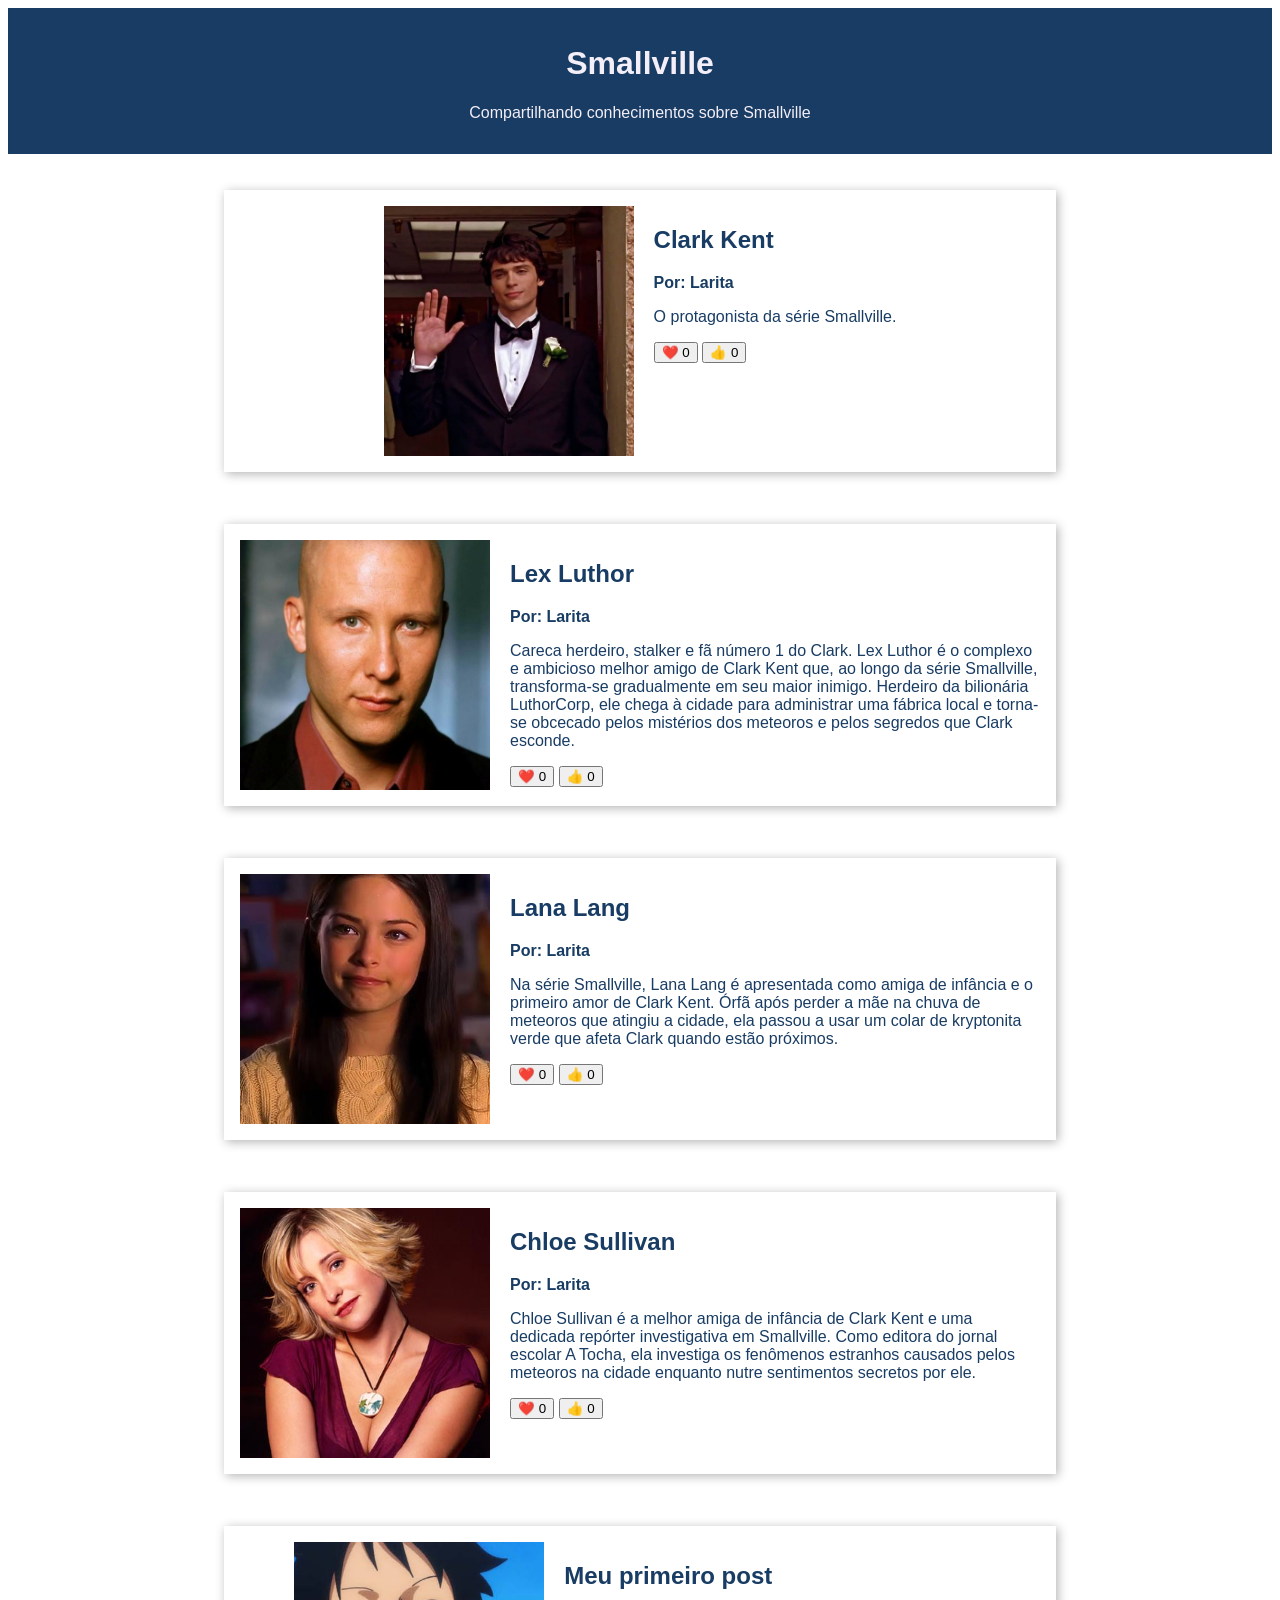
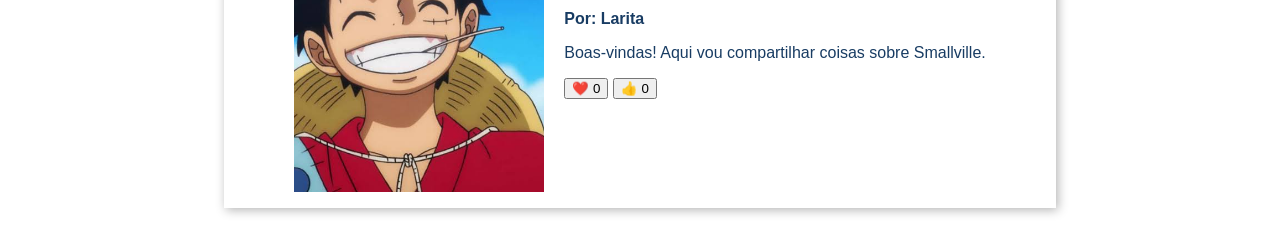
==== commit abe309cc: "Update index.html" ====
--- a/index.html
+++ b/index.html
@@ -1,40 +1,47 @@
 <!DOCTYPE html>
 <html lang="pt-br">
+
 <head>
     <meta charset="UTF-8">
     <meta name="viewport" content="width=device-width, initial-scale=1.0">
     <title>Larita - Smallville</title>
     <link rel="stylesheet" href="style.css">
     <style>
-        /* Garante que os cards fiquem empilhados na vertical */
+        /* Mantém os cards empilhados um abaixo do outro na vertical */
         main {
             display: flex;
             flex-direction: column;
-            align-items: center; /* Centraliza os cards na tela */
-            gap: 20px; /* Espaçamento entre um card e outro */
+            align-items: center;
+            gap: 20px;
             padding: 20px;
         }
 
-        /* Ajusta a largura máxima de cada card para não ficar esticado demais */
+        /* Coloca a imagem à esquerda e o texto à direita dentro de cada card */
         article {
             width: 100%;
-            max-width: 600px;
+            max-width: 800px; /* Aumentei um pouco para caber bem lado a lado */
             display: flex;
-            flex-direction: column;
-            align-items: center;
-            text-align: center;
+            flex-direction: row; /* Alinha imagem e texto horizontalmente */
+            align-items: flex-start; /* Alinha pelo topo */
+            text-align: left; /* Alinha o texto à esquerda */
+            gap: 20px; /* Espaço entre a imagem e o texto */
+        }
+
+        /* Impede que a imagem seja esmagada quando houver muito texto */
+        article img {
+            flex-shrink: 0;
         }
     </style>
 </head>
+
 <body>
     <header>
         <h1>Smallville</h1>
         <p>Compartilhando conhecimentos sobre Smallville</p>
     </header>
-
     <main>
         <article>
-            <img src="Clarck de terno.jfif" alt="Foto de Clark Kent" style="width: 300px; height: 300px; object-fit: cover;">
+            <img src="Clarck de terno.jfif" alt="Foto de Clark Kent" style="width: 250px; height: 250px; object-fit: cover;">
             <div>
                 <h2>Clark Kent</h2>
                 <p class="artigo-autor">Por: Larita</p>
@@ -45,7 +52,7 @@
         </article>
 
         <article>
-            <img src="lex.jpg" alt="Foto de Lex Luthor" style="width: 300px; height: 300px; object-fit: cover;">
+            <img src="lex.jpg" alt="Foto de Lex Luthor" style="width: 250px; height: 250px; object-fit: cover;">
             <div>
                 <h2>Lex Luthor</h2>
                 <p class="artigo-autor">Por: Larita</p>
@@ -56,7 +63,7 @@
         </article>
 
         <article>
-            <img src="lana.jpg" alt="Foto de Lana Lang" style="width: 300px; height: 300px; object-fit: cover;">
+            <img src="lana.jpg" alt="Foto de Lana Lang" style="width: 250px; height: 250px; object-fit: cover;">
             <div>
                 <h2>Lana Lang</h2>
                 <p class="artigo-autor">Por: Larita</p>
@@ -67,7 +74,7 @@
         </article>
 
         <article>
-            <img src="Chloe.jpg" alt="Foto de Chloe Sullivan" style="width: 300px; height: 300px; object-fit: cover;">
+            <img src="Chloe.jpg" alt="Foto de Chloe Sullivan" style="width: 250px; height: 250px; object-fit: cover;">
             <div>
                 <h2>Chloe Sullivan</h2>
                 <p class="artigo-autor">Por: Larita</p>
@@ -78,7 +85,7 @@
         </article>
 
         <article>
-            <img src="Luffy.jpg" alt="Imagem de boas-vindas" style="width: 300px; height: 300px; object-fit: cover;">
+            <img src="Luffy.jpg" alt="Imagem de boas-vindas" style="width: 250px; height: 250px; object-fit: cover;">
             <div>
                 <h2>Meu primeiro post</h2>
                 <p class="artigo-autor">Por: Larita</p>
@@ -88,9 +95,7 @@
             </div>
         </article>
     </main>
-
     <script src="script.js"></script>
 </body>
+
 </html>
-
-
